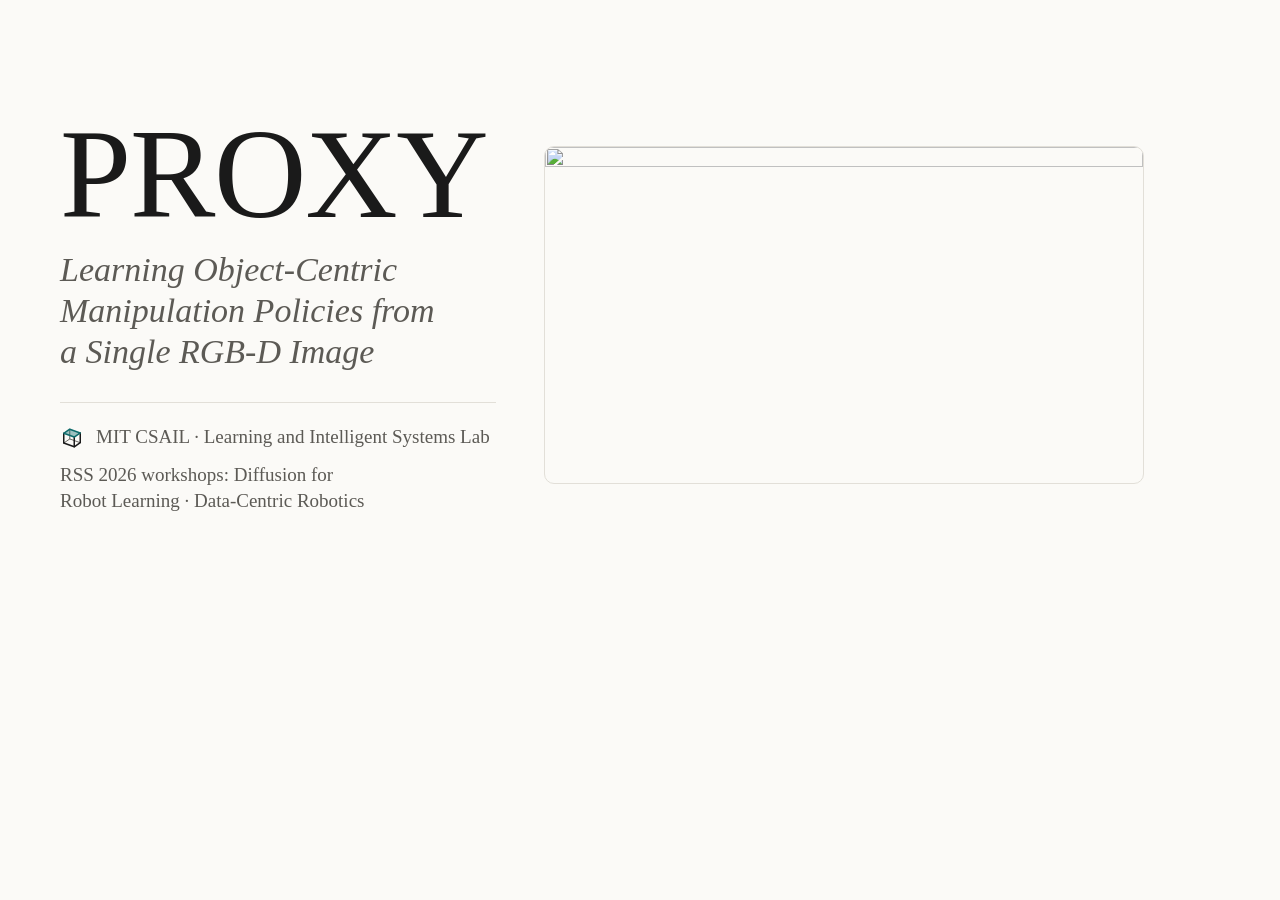
==== tools/og-card.html @ d1ed7d8c "Build tools for the PROXY site: clip, figure and icon scripts tools/build_media.py encodes every cli" ====
<!doctype html>
<!-- Social card (img/og.png, 1200x630). Rendered by tools/build_icons.sh with headless
     Chrome at 2x and downscaled with lanczos. Typography follows the site: Newsreader
     (the self-hosted subsets in fonts/), paper #fbfaf7, ink #1a1a1a, muted #5c5a55,
     rule #e2dfd8. The image is the hero poster (media/hero.poster.webp): one frame of
     four real PROXY runs, Panda Hook / Panda Stack / UR5 Place / UR5 Pour. -->
<meta charset="utf-8">
<title>PROXY social card</title>
<style>
  @font-face {
    font-family: "Newsreader";
    src: url("../fonts/newsreader-latin.woff2") format("woff2");
    font-weight: 400 600; font-style: normal;
  }
  @font-face {
    font-family: "Newsreader";
    src: url("../fonts/newsreader-italic-latin.woff2") format("woff2");
    font-weight: 400 500; font-style: italic;
  }
  :root { --paper: #fbfaf7; --ink: #1a1a1a; --muted: #5c5a55; --rule: #e2dfd8; }
  html, body { margin: 0; width: 1200px; height: 630px; overflow: hidden; background: var(--paper); }
  body {
    box-sizing: border-box;
    display: grid; grid-template-columns: minmax(0, 1fr) 600px; column-gap: 48px; align-items: center;
    padding: 0 56px 0 60px;
    font-family: "Newsreader", Georgia, serif; color: var(--ink);
    font-optical-sizing: auto; -webkit-font-smoothing: antialiased;
  }
  h1 {
    margin: 0 0 18px; font-weight: 400; font-size: 128px; line-height: .9;
    letter-spacing: -.01em; font-variation-settings: "opsz" 72;
  }
  .subtitle {
    margin: 0; font-style: italic; font-size: 34px; line-height: 1.2; color: var(--muted);
    text-wrap: balance; font-variation-settings: "opsz" 36;
  }
  hr { border: 0; border-top: 1px solid var(--rule); margin: 30px 0 22px; width: 100%; }
  .lab {
    margin: 0; display: flex; align-items: center; gap: 12px;
    font-size: 19px; line-height: 1.3; color: var(--muted); white-space: nowrap;
  }
  .lab img { width: 24px; height: 24px; flex: none; }
  .venue { margin: 12px 0 0; font-size: 19px; line-height: 1.35; color: var(--muted); text-wrap: balance; }
  .plate {
    border: 1px solid var(--rule); border-radius: 10px; overflow: hidden;
    background: var(--paper); line-height: 0;
  }
  .plate img { width: 100%; height: auto; display: block; }
</style>
<body>
  <div class="text">
    <h1>PROXY</h1>
    <p class="subtitle">Learning Object-Centric Manipulation Policies from a Single RGB-D Image</p>
    <hr>
    <p class="lab"><img src="favicon.svg" alt="">MIT CSAIL · Learning and Intelligent Systems Lab</p>
    <p class="venue">RSS 2026 workshops: Diffusion for Robot Learning · Data-Centric Robotics</p>
  </div>
  <div class="plate"><img src="../media/hero.poster.webp" alt="" width="1280" height="720"></div>
</body>
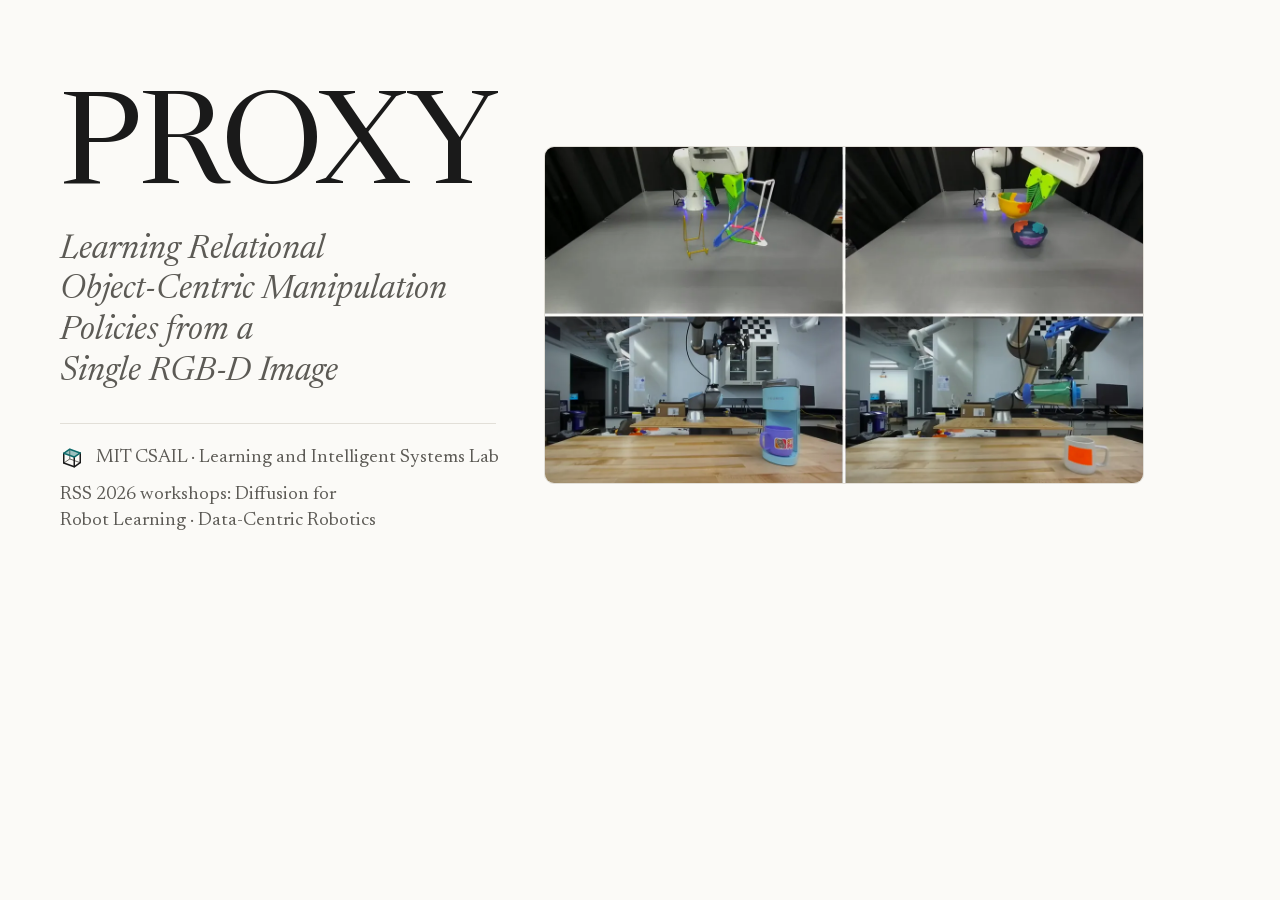
==== commit 970e6659: "Retitle: Learning Relational Object-Centric Manipulation Policies from a Single RGB-D Image Masthead" ====
--- a/tools/og-card.html
+++ b/tools/og-card.html
@@ -50,7 +50,7 @@
 <body>
   <div class="text">
     <h1>PROXY</h1>
-    <p class="subtitle">Learning Object-Centric Manipulation Policies from a Single RGB-D Image</p>
+    <p class="subtitle">Learning Relational <span style="white-space: nowrap">Object-Centric</span> Manipulation Policies from a Single <span style="white-space: nowrap">RGB-D</span> Image</p>
     <hr>
     <p class="lab"><img src="favicon.svg" alt="">MIT CSAIL · Learning and Intelligent Systems Lab</p>
     <p class="venue">RSS 2026 workshops: Diffusion for Robot Learning · Data-Centric Robotics</p>
